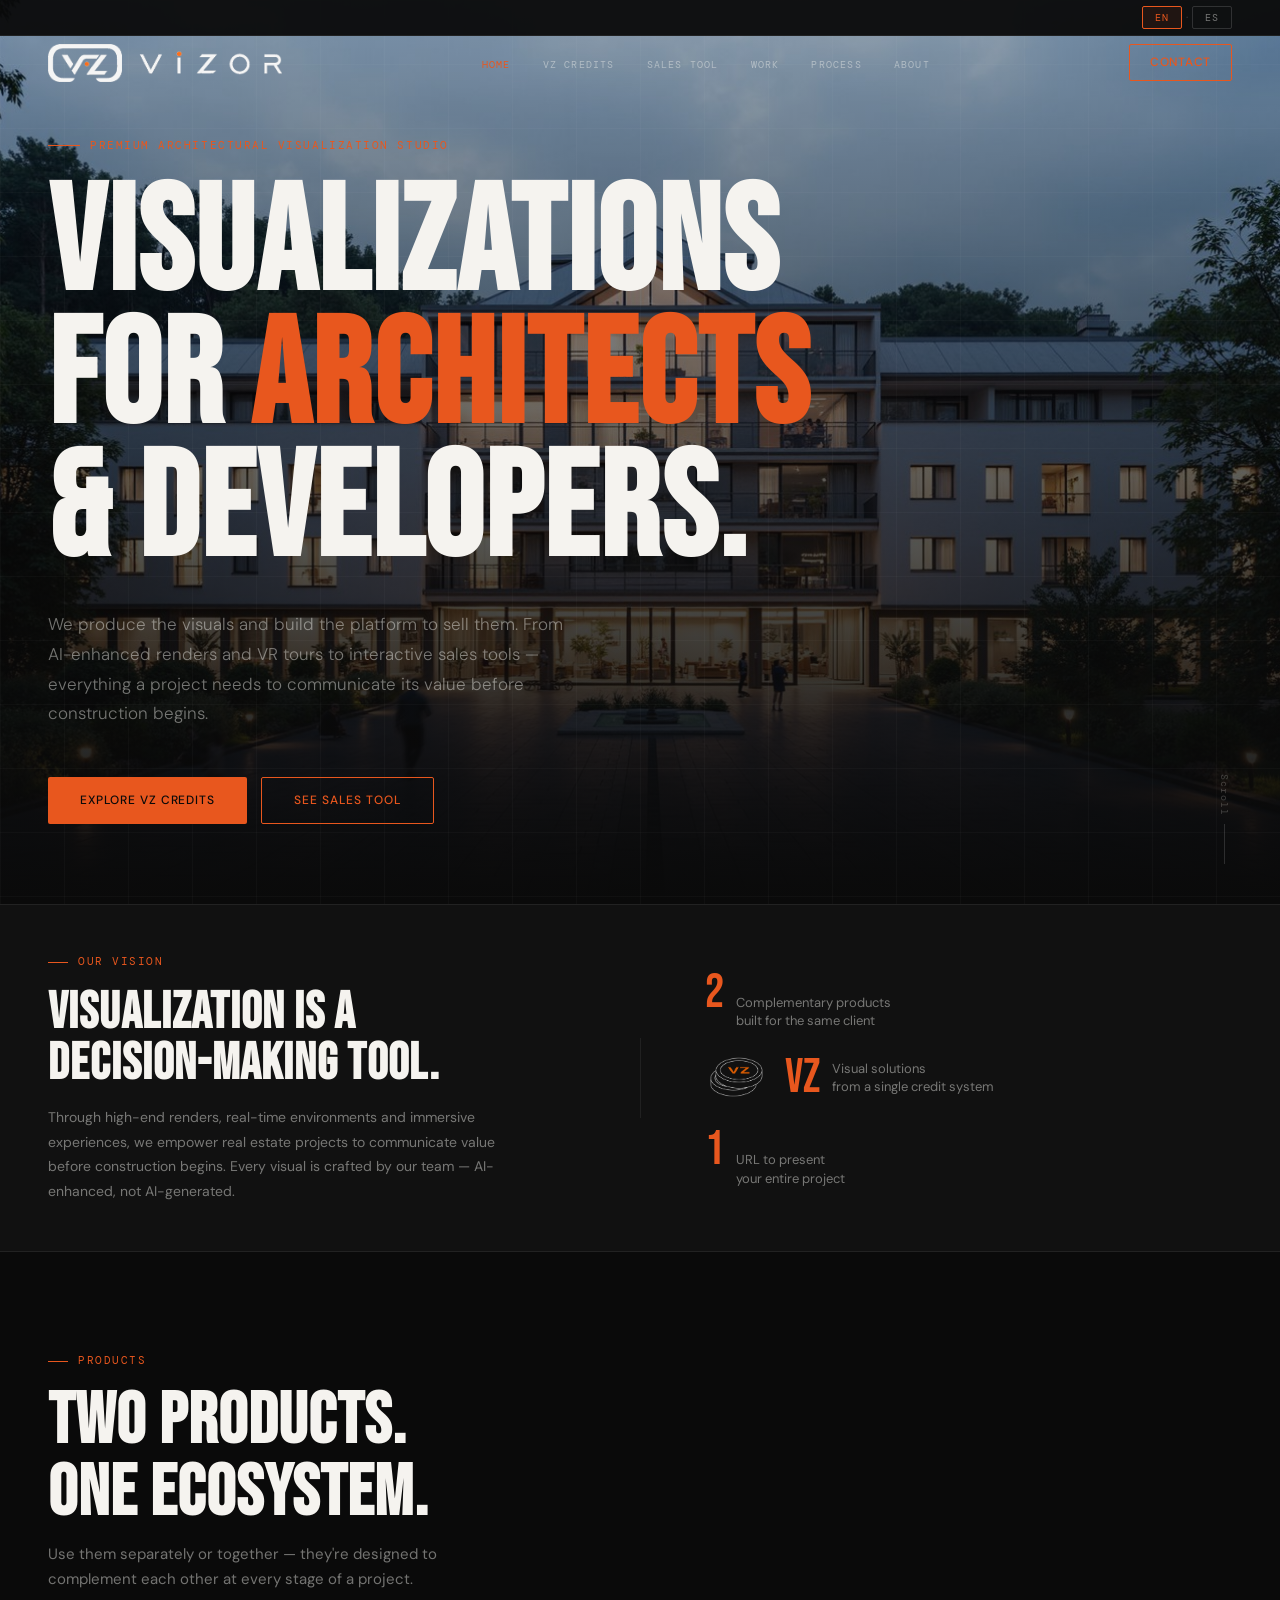
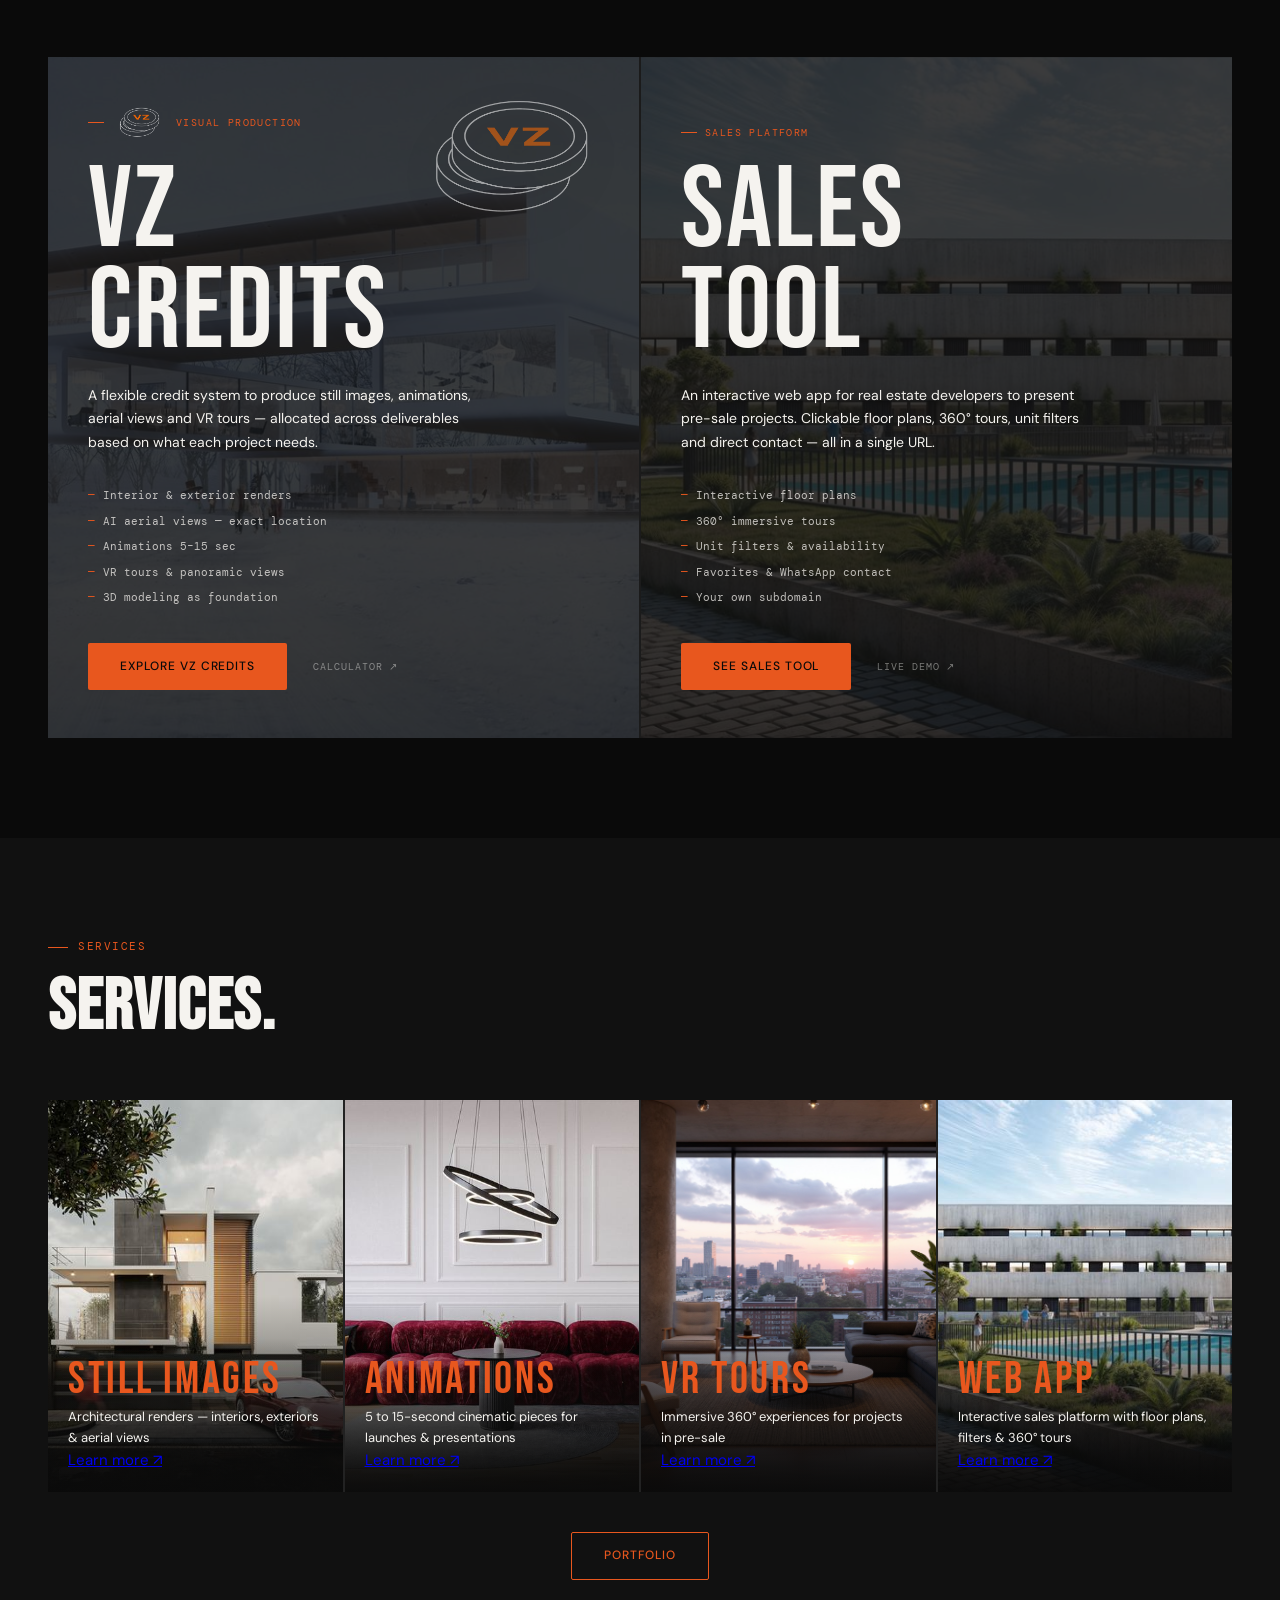
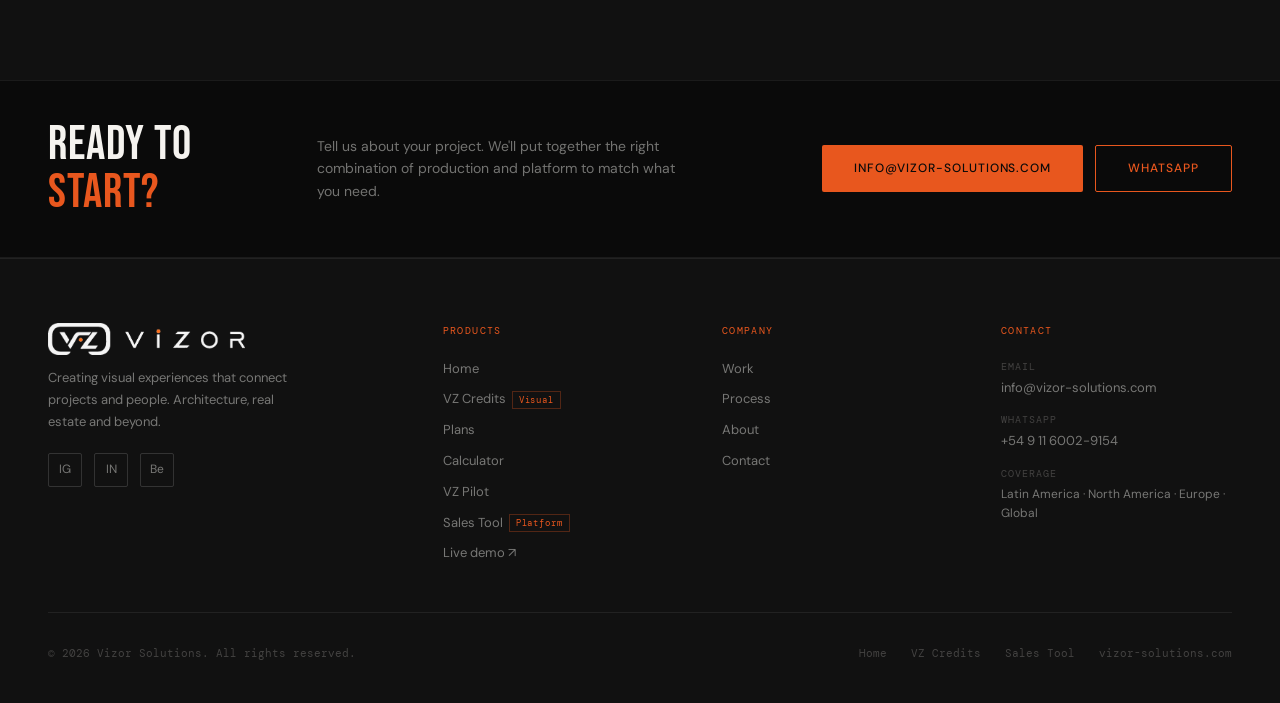
==== index.html @ bb9c17d5 "Initial commit: Vizor Solutions website - 6 pages: Home, VZ Credits, Sales Tool, Work, Process, Abou" ====
<!DOCTYPE html>
<html lang="en">
<head>
<meta charset="UTF-8">
<meta name="viewport" content="width=device-width, initial-scale=1.0">
<title>Vizor Solutions — Visual Production Studio</title>
<meta name="description" content="Vizor Solutions — premium architectural visualization for architects and developers. AI-enhanced renders, VR tours and interactive sales tools.">
<meta property="og:type" content="website">
<meta property="og:site_name" content="Vizor Solutions">
<meta property="og:url" content="https://vizor-solutions.com/">
<meta property="og:title" content="Vizor Solutions — Visual Production Studio">
<meta property="og:description" content="We produce the visuals and build the platform to sell them. AI-enhanced renders, VR tours and interactive sales tools for architects and developers.">
<meta property="og:image" content="https://vizor-solutions.com/assets/img/hero-bg.jpg">
<meta name="twitter:card" content="summary_large_image">
<meta name="twitter:title" content="Vizor Solutions — Visual Production Studio">
<meta name="twitter:description" content="We produce the visuals and build the platform to sell them. AI-enhanced renders, VR tours and interactive sales tools for architects and developers.">
<meta name="twitter:image" content="https://vizor-solutions.com/assets/img/hero-bg.jpg">
<link rel="preconnect" href="https://fonts.googleapis.com">
<link rel="preconnect" href="https://fonts.gstatic.com" crossorigin>
<link href="https://fonts.googleapis.com/css2?family=Bebas+Neue&family=DM+Sans:wght@300;400;500&family=DM+Mono:wght@400;500&display=swap" rel="stylesheet">
<link rel="stylesheet" href="assets/css/vizor.css">
<link rel="preload" as="image" href="assets/img/hero-bg.jpg" fetchpriority="high">
<link rel="icon" href="assets/img/logo.png" type="image/png">
<style>
/* ── HOME-SPECIFIC ── */

/* HERO */
.hero{min-height:100vh;position:relative;overflow:hidden;display:flex;flex-direction:column;justify-content:flex-end;padding:0 48px 80px;padding-top:137px}
.hero-bg{position:absolute;inset:0;z-index:0;background-image:url('assets/img/hero-bg.jpg');background-attachment:fixed;background-size:cover;background-position:center}
.hero-bg::after{content:'';position:absolute;inset:0;background:linear-gradient(to top,rgba(10,10,10,1) 0%,rgba(10,10,10,.7) 40%,rgba(10,10,10,.3) 100%)}
.hero-grid{position:absolute;inset:0;z-index:1;pointer-events:none;background-image:linear-gradient(rgba(255,255,255,.025) 1px,transparent 1px),linear-gradient(90deg,rgba(255,255,255,.025) 1px,transparent 1px);background-size:64px 64px}
.hero-content{position:relative;z-index:2;max-width:780px}
.hero-h1{font-family:var(--fd);font-size:clamp(72px,12vw,148px);line-height:.9;letter-spacing:2px;margin-bottom:32px;animation:fadeUp .8s .2s ease both}
.hero-h1 .accent{color:var(--orange)}
.hero-sub{font-size:17px;font-weight:300;color:var(--muted);line-height:1.75;max-width:520px;margin-bottom:48px;animation:fadeUp .8s .35s ease both}
.hero-actions{display:flex;gap:14px;flex-wrap:wrap;animation:fadeUp .8s .45s ease both}
.hero-scroll{position:absolute;bottom:40px;right:48px;z-index:2;font-family:var(--fm);font-size:10px;color:var(--muted2);letter-spacing:.1em;writing-mode:vertical-lr;display:flex;align-items:center;gap:8px;animation:fadeUp .8s .6s ease both}
.hero-scroll::after{content:'';width:1px;height:40px;background:var(--border-b)}

/* VISION STRIP */
.vision-strip{background:var(--surface);border-top:1px solid var(--border);border-bottom:1px solid var(--border);padding:48px}
.vision-inner{display:grid;grid-template-columns:1fr 1px 1fr;gap:0;align-items:center}
.vision-divider{background:var(--border);height:80px;align-self:center}
.vision-left{padding-right:64px}
.vision-label{font-family:var(--fm);font-size:11px;color:var(--orange);letter-spacing:.14em;text-transform:uppercase;display:flex;align-items:center;gap:10px;margin-bottom:16px}
.vision-label::before{content:'';width:20px;height:1px;background:var(--orange)}
.vision-title{font-family:var(--fd);font-size:clamp(32px,4vw,52px);line-height:1;letter-spacing:1px;margin-bottom:16px}
.vision-desc{font-size:14px;color:var(--muted);line-height:1.75;max-width:480px}
.vision-right{padding-left:64px;display:flex;flex-direction:column;gap:24px}
.vision-stat{display:flex;align-items:baseline;gap:12px}
.vision-stat-num{font-family:var(--fd);font-size:48px;color:var(--orange);line-height:1}
.vision-stat-text{font-size:13px;color:var(--muted);line-height:1.4}

/* PRODUCTS */
.products-section{padding:100px 48px}
.products-header{margin-bottom:64px}
.products-grid{display:grid;grid-template-columns:1fr 1fr;gap:2px;background:var(--border)}
.product-card{background:var(--surface);position:relative;overflow:hidden;min-height:540px;display:flex;flex-direction:column;justify-content:flex-end;transition:background .3s}
.product-card:hover{background:var(--surface2)}
.product-card-bg{position:absolute;inset:0;background-size:cover;background-position:center;opacity:.18;transition:opacity .4s}
.product-card:hover .product-card-bg{opacity:.28}
.product-card-border{position:absolute;top:0;left:0;right:0;height:2px;background:var(--orange);transform:scaleX(0);transform-origin:left;transition:transform .4s ease}
.product-card:hover .product-card-border{transform:scaleX(1)}
.product-card-coin{position:absolute;top:32px;right:32px;height:140px;width:auto;opacity:.55;z-index:1;pointer-events:none;transition:opacity .4s ease,transform .6s ease;filter:drop-shadow(0 10px 22px rgba(0,0,0,.4))}
.product-card:hover .product-card-coin{opacity:.8;transform:translateY(-4px) rotate(-3deg)}
@media(max-width:560px){.product-card-coin{height:92px;top:20px;right:20px;opacity:.45}}
.product-card-body{position:relative;z-index:2;padding:48px 40px}
.product-tag{font-family:var(--fm);font-size:10px;color:var(--orange);letter-spacing:.14em;text-transform:uppercase;margin-bottom:20px;display:flex;align-items:center;gap:8px}
.product-tag::before{content:'';width:16px;height:1px;background:var(--orange)}
.product-name{font-family:var(--fd);font-size:clamp(72px,9vw,130px);line-height:.88;letter-spacing:2px;margin-bottom:20px}
.product-desc{font-size:14px;color:var(--white);line-height:1.7;max-width:400px;margin-bottom:32px}
.product-features{display:flex;flex-direction:column;gap:8px;margin-bottom:36px}
.product-feature{font-family:var(--fm);font-size:11px;color:rgba(245,243,239,.75);display:flex;align-items:center;gap:8px}
.product-feature::before{content:'—';color:var(--orange)}
.product-actions{display:flex;gap:10px;align-items:center}
.product-link{font-family:var(--fm);font-size:10px;color:var(--muted);letter-spacing:.1em;text-transform:uppercase;text-decoration:none;display:flex;align-items:center;gap:6px;margin-left:16px;transition:color .2s}
.product-link:hover{color:var(--white)}
.product-link::after{content:'↗'}

/* WORK / SERVICES STRIP */
.services-section{padding:100px 48px;background:var(--surface)}
.services-grid{margin-top:56px;display:grid;grid-template-columns:repeat(4,1fr);gap:2px;background:var(--border)}
.service-item{position:relative;overflow:hidden;aspect-ratio:3/4;cursor:pointer}
.service-item img{width:100%;height:100%;object-fit:cover;display:block;transition:transform .6s ease,filter .4s}
.service-item:hover img{transform:scale(1.04);filter:brightness(.7)}
.service-item-overlay{position:absolute;inset:0;background:linear-gradient(to top,rgba(10,10,10,.85) 0%,transparent 50%)}
.service-item-label{position:absolute;bottom:0;left:0;right:0;padding:20px;background:linear-gradient(to top,rgba(10,10,10,.9) 0%,transparent 100%)}
.service-item-type{font-family:var(--fd);font-size:clamp(28px,3.5vw,48px);color:var(--orange);letter-spacing:.06em;text-transform:uppercase;margin-bottom:4px;line-height:1}
.service-item-name{font-size:13px;color:var(--white)}
.services-cta{margin-top:40px;text-align:center}

/* CONNECT STRIP */
.connect-strip{background:var(--black);border-top:1px solid var(--border);border-bottom:1px solid var(--border);padding:40px 48px;display:flex;align-items:center;justify-content:space-between;gap:48px}
.connect-text{font-family:var(--fd);font-size:clamp(28px,4vw,48px);letter-spacing:1px;line-height:1}
.connect-text span{color:var(--orange)}
.connect-desc{font-size:14px;color:var(--muted);max-width:380px;line-height:1.6}
.connect-actions{display:flex;gap:12px;flex-shrink:0}

/* FOOTER (home-specific bg) */
footer{background:var(--surface);border-top:1px solid var(--border)}

@media(max-width:900px){
  .hero{padding:0 20px 64px;padding-top:120px}
  .hero-scroll{display:none}
  .vision-strip{padding:40px 20px}
  .vision-inner{grid-template-columns:1fr;gap:32px}
  .vision-divider{display:none}
  .vision-left{padding-right:0}
  .vision-right{padding-left:0}
  .products-section{padding:64px 20px}
  .products-grid{grid-template-columns:1fr}
  .services-section{padding:64px 20px}
  .services-grid{grid-template-columns:repeat(2,1fr)}
  .connect-strip{flex-direction:column;align-items:flex-start;padding:40px 20px}
}
</style>
</head>
<body>

<!-- LANG BAR -->
<div class="lang-bar">
  <button class="lang-btn active" id="btn-en" onclick="setLang('en')">EN</button>
  <span class="lang-sep">·</span>
  <button class="lang-btn" id="btn-es" onclick="setLang('es')">ES</button>
</div>
<!-- NAV -->
<nav id="mainNav">
  <a href="index.html" class="nav-logo"><img src="assets/img/logo.png" alt="Vizor Solutions" width="235" height="38" style="height:38px;width:auto;display:block"></a>
  <ul class="nav-links">
    <li><a href="index.html" class="active">Home</a></li>
    <li><a href="vz-credits.html">VZ Credits</a></li>
    <li><a href="sales-tool.html">Sales Tool</a></li>
    <li><a href="services.html" data-en="Work" data-es="Trabajo">Work</a></li>
    <li><a href="process.html" data-en="Process" data-es="Proceso">Process</a></li>
    <li><a href="about.html" data-en="About" data-es="Nosotros">About</a></li>
  </ul>
  <a href="#contact" class="nav-cta" data-en="Contact" data-es="Contacto">Contact</a>
</nav>

<!-- HERO -->
<section class="hero">
  <div class="hero-bg" id="heroBg"></div>
  <div class="hero-grid"></div>
  <div class="hero-content">
    <div class="hero-tag" data-en="Premium Architectural Visualization Studio" data-es="Estudio Premium de Visualización Arquitectónica">Premium Architectural Visualization Studio</div>
    <h1 class="hero-h1"
        data-en="VISUALIZATIONS<br>FOR <span class='accent'>ARCHITECTS</span><br>&amp; DEVELOPERS."
        data-es="VISUALIZACIONES<br>PARA <span class='accent'>ARQUITECTOS</span><br>Y DESARROLLADORES.">VISUALIZATIONS<br>FOR <span class="accent">ARCHITECTS</span><br>& DEVELOPERS.</h1>
    <p class="hero-sub"
       data-en="We produce the visuals and build the platform to sell them. From AI-enhanced renders and VR tours to interactive sales tools — everything a project needs to communicate its value before construction begins."
       data-es="Producimos los visuales y construimos la plataforma para venderlos. Desde renders potenciados por IA y tours VR hasta herramientas de venta interactivas — todo lo que un proyecto necesita para comunicar su valor antes de la construcción.">We produce the visuals and build the platform to sell them. From AI-enhanced renders and VR tours to interactive sales tools — everything a project needs to communicate its value before construction begins.</p>
    <div class="hero-actions">
      <a href="vz-credits.html" class="btn-primary" data-en="Explore VZ Credits" data-es="Explorar VZ Credits">Explore VZ Credits</a>
      <a href="sales-tool.html" class="btn-ghost" data-en="See Sales Tool" data-es="Ver Sales Tool">See Sales Tool</a>
    </div>
  </div>
  <div class="hero-scroll" data-en="Scroll" data-es="Bajar">Scroll</div>
</section>

<!-- VISION -->
<div class="vision-strip">
  <div class="vision-inner">
    <div class="vision-left reveal">
      <div class="vision-label" data-en="Our Vision" data-es="Nuestra Visión">Our Vision</div>
      <h2 class="vision-title"
          data-en="VISUALIZATION IS A<br>DECISION-MAKING TOOL."
          data-es="LA VISUALIZACIÓN ES UNA<br>HERRAMIENTA DE DECISIÓN.">VISUALIZATION IS A<br>DECISION-MAKING TOOL.</h2>
      <p class="vision-desc"
         data-en="Through high-end renders, real-time environments and immersive experiences, we empower real estate projects to communicate value before construction begins. Every visual is crafted by our team — AI-enhanced, not AI-generated."
         data-es="A través de renders de alta gama, entornos en tiempo real y experiencias inmersivas, ayudamos a los proyectos inmobiliarios a comunicar valor antes de la construcción. Cada visual está hecho por nuestro equipo — potenciado por IA, no generado por IA.">Through high-end renders, real-time environments and immersive experiences, we empower real estate projects to communicate value before construction begins. Every visual is crafted by our team — AI-enhanced, not AI-generated.</p>
    </div>
    <div class="vision-divider"></div>
    <div class="vision-right reveal">
      <div class="vision-stat">
        <div class="vision-stat-num">2</div>
        <div class="vision-stat-text" data-en="Complementary products<br>built for the same client" data-es="Productos complementarios<br>hechos para el mismo cliente">Complementary products<br>built for the same client</div>
      </div>
      <div class="vision-stat" style="align-items:center">
        <img src="assets/img/vz-coin.png" alt="VZ Credits coin" width="69" height="48" style="height:48px;width:auto;opacity:.85;margin-right:4px">
        <div class="vision-stat-num">VZ</div>
        <div class="vision-stat-text" data-en="Visual solutions<br>from a single credit system" data-es="Soluciones visuales<br>desde un único sistema de créditos">Visual solutions<br>from a single credit system</div>
      </div>
      <div class="vision-stat">
        <div class="vision-stat-num">1</div>
        <div class="vision-stat-text" data-en="URL to present<br>your entire project" data-es="URL para presentar<br>todo tu proyecto">URL to present<br>your entire project</div>
      </div>
    </div>
  </div>
</div>

<!-- PRODUCTS -->
<section class="products-section">
  <div class="products-header reveal">
    <div class="section-label" data-en="Products" data-es="Productos">Products</div>
    <h2 class="section-title" data-en="TWO PRODUCTS.<br>ONE ECOSYSTEM." data-es="DOS PRODUCTOS.<br>UN ECOSISTEMA.">TWO PRODUCTS.<br>ONE ECOSYSTEM.</h2>
    <p class="section-sub" data-en="Use them separately or together — they're designed to complement each other at every stage of a project." data-es="Usalos por separado o juntos — están diseñados para complementarse en cada etapa de un proyecto.">Use them separately or together — they're designed to complement each other at every stage of a project.</p>
  </div>
  <div class="products-grid">

    <!-- VZ CREDITS -->
    <div class="product-card reveal">
      <div class="product-card-bg" style="background-image:url('assets/img/product-vz-credits.jpg')"></div>
      <div class="product-card-border"></div>
      <img class="product-card-coin" src="assets/img/vz-coin.png" alt="" width="260" height="180" loading="lazy">
      <div class="product-card-body">
        <div class="product-tag" style="display:flex;align-items:center;gap:12px">
          <img src="assets/img/vz-coin.png" alt="VZ Credits" width="52" height="36" loading="lazy" style="height:36px;width:auto;opacity:.9">
          <span data-en="Visual Production" data-es="Producción Visual">Visual Production</span>
        </div>
        <div class="product-name">VZ<br>CREDITS</div>
        <p class="product-desc"
           data-en="A flexible credit system to produce still images, animations, aerial views and VR tours — allocated across deliverables based on what each project needs."
           data-es="Un sistema flexible de créditos para producir imágenes fijas, animaciones, vistas aéreas y tours VR — distribuidos entre los entregables según lo que cada proyecto necesite.">A flexible credit system to produce still images, animations, aerial views and VR tours — allocated across deliverables based on what each project needs.</p>
        <div class="product-features">
          <div class="product-feature" data-en="Interior &amp; exterior renders" data-es="Renders de interior y exterior">Interior & exterior renders</div>
          <div class="product-feature" data-en="AI aerial views — exact location" data-es="Vistas aéreas con IA — ubicación exacta">AI aerial views — exact location</div>
          <div class="product-feature" data-en="Animations 5–15 sec" data-es="Animaciones de 5 a 15 segundos">Animations 5–15 sec</div>
          <div class="product-feature" data-en="VR tours &amp; panoramic views" data-es="Tours VR y vistas panorámicas">VR tours & panoramic views</div>
          <div class="product-feature" data-en="3D modeling as foundation" data-es="Modelado 3D como base">3D modeling as foundation</div>
        </div>
        <div class="product-actions">
          <a href="vz-credits.html" class="btn-primary" data-en="Explore VZ Credits" data-es="Explorar VZ Credits">Explore VZ Credits</a>
          <a href="vz-credits.html#calculator" class="product-link" data-en="Calculator" data-es="Calculadora">Calculator</a>
        </div>
      </div>
    </div>

    <!-- SALES TOOL -->
    <div class="product-card reveal">
      <div class="product-card-bg" style="background-image:url('assets/img/product-sales-tool.jpg')"></div>
      <div class="product-card-border"></div>
      <div class="product-card-body">
        <div class="product-tag" data-en="Sales Platform" data-es="Plataforma de Ventas">Sales Platform</div>
        <div class="product-name">SALES<br>TOOL</div>
        <p class="product-desc"
           data-en="An interactive web app for real estate developers to present pre-sale projects. Clickable floor plans, 360° tours, unit filters and direct contact — all in a single URL."
           data-es="Una webapp interactiva para que desarrolladores inmobiliarios presenten proyectos en pre-venta. Plantas clickeables, tours 360°, filtros de unidades y contacto directo — todo en una sola URL.">An interactive web app for real estate developers to present pre-sale projects. Clickable floor plans, 360° tours, unit filters and direct contact — all in a single URL.</p>
        <div class="product-features">
          <div class="product-feature" data-en="Interactive floor plans" data-es="Plantas interactivas">Interactive floor plans</div>
          <div class="product-feature" data-en="360° immersive tours" data-es="Tours inmersivos 360°">360° immersive tours</div>
          <div class="product-feature" data-en="Unit filters &amp; availability" data-es="Filtros de unidades y disponibilidad">Unit filters & availability</div>
          <div class="product-feature" data-en="Favorites &amp; WhatsApp contact" data-es="Favoritos y contacto por WhatsApp">Favorites & WhatsApp contact</div>
          <div class="product-feature" data-en="Your own subdomain" data-es="Tu propio subdominio">Your own subdomain</div>
        </div>
        <div class="product-actions">
          <a href="sales-tool.html" class="btn-primary" data-en="See Sales Tool" data-es="Ver Sales Tool">See Sales Tool</a>
          <a href="https://app.vizor-solutions.com" target="_blank" class="product-link" data-en="Live demo" data-es="Demo en vivo">Live demo</a>
        </div>
      </div>
    </div>

  </div>
</section>

<!-- WORK -->
<section class="services-section">
  <div class="reveal">
    <div class="section-label" data-en="Services" data-es="Servicios">Services</div>
    <h2 class="section-title" data-en="SERVICES." data-es="SERVICIOS.">SERVICES.</h2>
  </div>
  <div class="services-grid">
    <div class="service-item reveal">
      <img src="assets/img/service-still.jpg" alt="Still Images" width="800" height="450" loading="lazy">
      <div class="service-item-overlay"></div>
      <div class="service-item-label">
        <div class="service-item-type" data-en="Still Images" data-es="Imágenes Fijas">Still Images</div>
        <div class="service-item-name" data-en="Architectural renders — interiors, exteriors &amp; aerial views" data-es="Renders arquitectónicos — interiores, exteriores y vistas aéreas">Architectural renders — interiors, exteriors & aerial views</div>
        <a href="vz-credits.html" class="service-item-cta" data-en="Learn more ↗" data-es="Saber más ↗">Learn more ↗</a>
      </div>
    </div>
    <div class="service-item reveal">
      <img src="assets/img/service-animation.jpg" alt="Animations" width="800" height="580" loading="lazy">
      <div class="service-item-overlay"></div>
      <div class="service-item-label">
        <div class="service-item-type" data-en="Animations" data-es="Animaciones">Animations</div>
        <div class="service-item-name" data-en="5 to 15-second cinematic pieces for launches &amp; presentations" data-es="Piezas cinematográficas de 5 a 15 segundos para lanzamientos y presentaciones">5 to 15-second cinematic pieces for launches & presentations</div>
        <a href="vz-credits.html" class="service-item-cta" data-en="Learn more ↗" data-es="Saber más ↗">Learn more ↗</a>
      </div>
    </div>
    <div class="service-item reveal">
      <img src="assets/img/service-vr.jpg" alt="VR Tours" width="800" height="468" loading="lazy">
      <div class="service-item-overlay"></div>
      <div class="service-item-label">
        <div class="service-item-type" data-en="VR Tours" data-es="Tours VR">VR Tours</div>
        <div class="service-item-name" data-en="Immersive 360° experiences for projects in pre-sale" data-es="Experiencias 360° inmersivas para proyectos en pre-venta">Immersive 360° experiences for projects in pre-sale</div>
        <a href="vz-credits.html" class="service-item-cta" data-en="Learn more ↗" data-es="Saber más ↗">Learn more ↗</a>
      </div>
    </div>
    <div class="service-item reveal">
      <img src="assets/img/service-webapp.jpg" alt="Web App" width="800" height="447" loading="lazy">
      <div class="service-item-overlay"></div>
      <div class="service-item-label">
        <div class="service-item-type" data-en="Web App" data-es="Web App">Web App</div>
        <div class="service-item-name" data-en="Interactive sales platform with floor plans, filters &amp; 360° tours" data-es="Plataforma de venta interactiva con plantas, filtros y tours 360°">Interactive sales platform with floor plans, filters & 360° tours</div>
        <a href="sales-tool.html" class="service-item-cta" data-en="Learn more ↗" data-es="Saber más ↗">Learn more ↗</a>
      </div>
    </div>
  </div>
  <div class="services-cta reveal">
    <a href="services.html" class="btn-ghost" data-en="Portfolio" data-es="Portfolio">Portfolio</a>
  </div>
</section>

<!-- CONNECT STRIP -->
<div class="connect-strip reveal" id="contact">
  <div>
    <div class="connect-text"
         data-en="READY TO<br><span>START?</span>"
         data-es="¿LISTO PARA<br><span>EMPEZAR?</span>">READY TO<br><span>START?</span></div>
  </div>
  <div class="connect-desc"
       data-en="Tell us about your project. We'll put together the right combination of production and platform to match what you need."
       data-es="Contanos sobre tu proyecto. Armamos la combinación justa de producción y plataforma para lo que necesitás.">
    Tell us about your project. We'll put together the right combination of production and platform to match what you need.
  </div>
  <div class="connect-actions">
    <a href="mailto:info@vizor-solutions.com" class="btn-primary">info@vizor-solutions.com</a>
    <a href="https://wa.me/5491160029154" target="_blank" class="btn-ghost">WhatsApp</a>
  </div>
</div>

<!-- FOOTER -->
<footer>
  <div class="footer-top">
    <div class="footer-brand">
      <div class="logo"><img src="assets/img/logo.png" alt="Vizor Solutions" width="197" height="32" loading="lazy" style="height:32px;width:auto;display:block;margin-bottom:12px"></div>
      <p data-en="Creating visual experiences that connect projects and people. Architecture, real estate and beyond." data-es="Creamos experiencias visuales que conectan proyectos y personas. Arquitectura, real estate y más allá.">Creating visual experiences that connect projects and people. Architecture, real estate and beyond.</p>
      <div class="footer-social">
        <a href="https://www.instagram.com/vizorsolutions" target="_blank" title="Instagram">IG</a>
        <a href="https://www.linkedin.com/company/vizorsol/" target="_blank" title="LinkedIn">IN</a>
        <a href="https://www.behance.net/Vizorsolutions" target="_blank" rel="noopener" title="Behance">Be</a>
      </div>
    </div>
    <div>
      <div class="footer-col-title" data-en="Products" data-es="Productos">Products</div>
      <ul class="footer-links">
        <li><a href="index.html" data-en="Home" data-es="Inicio">Home</a></li>
        <li><a href="vz-credits.html">VZ Credits <span class="tag">Visual</span></a></li>
        <li><a href="vz-credits.html#plans" data-en="Plans" data-es="Planes">Plans</a></li>
        <li><a href="vz-credits.html#calculator" data-en="Calculator" data-es="Calculadora">Calculator</a></li>
        <li><a href="vz-credits.html#pilot">VZ Pilot</a></li>
        <li><a href="sales-tool.html">Sales Tool <span class="tag">Platform</span></a></li>
        <li><a href="https://app.vizor-solutions.com" target="_blank" data-en="Live demo ↗" data-es="Demo en vivo ↗">Live demo ↗</a></li>
      </ul>
    </div>
    <div>
      <div class="footer-col-title" data-en="Company" data-es="Compañía">Company</div>
      <ul class="footer-links">
        <li><a href="services.html" data-en="Work" data-es="Trabajo">Work</a></li>
        <li><a href="process.html" data-en="Process" data-es="Proceso">Process</a></li>
        <li><a href="about.html" data-en="About" data-es="Nosotros">About</a></li>
        <li><a href="#contact" data-en="Contact" data-es="Contacto">Contact</a></li>
      </ul>
    </div>
    <div>
      <div class="footer-col-title" data-en="Contact" data-es="Contacto">Contact</div>
      <div class="footer-contact-item">
        <span class="footer-contact-label">Email</span>
        <span class="footer-contact-val"><a href="mailto:info@vizor-solutions.com">info@vizor-solutions.com</a></span>
      </div>
      <div class="footer-contact-item">
        <span class="footer-contact-label">WhatsApp</span>
        <span class="footer-contact-val"><a href="https://wa.me/5491160029154" target="_blank">+54 9 11 6002-9154</a></span>
      </div>
      <div class="footer-contact-item">
        <span class="footer-contact-label" data-en="Coverage" data-es="Cobertura">Coverage</span>
        <span class="footer-contact-val" style="font-size:12px" data-en="Latin America · North America · Europe · Global" data-es="Latinoamérica · Norteamérica · Europa · Global">Latin America · North America · Europe · Global</span>
      </div>
    </div>
  </div>
  <div class="footer-bottom">
    <span class="footer-copy" data-en="© 2026 Vizor Solutions. All rights reserved." data-es="© 2026 Vizor Solutions. Todos los derechos reservados.">© 2026 Vizor Solutions. All rights reserved.</span>
    <div class="footer-bottom-links">
      <a href="index.html" data-en="Home" data-es="Inicio">Home</a>
      <a href="vz-credits.html">VZ Credits</a>
      <a href="sales-tool.html">Sales Tool</a>
      <a href="https://vizor-solutions.com">vizor-solutions.com</a>
    </div>
  </div>
</footer>

<script>
// Nav scroll
const nav = document.getElementById('mainNav');
window.addEventListener('scroll', () => {
  nav.classList.toggle('scrolled', window.scrollY > 40);
});

// Reveal on scroll
const observer = new IntersectionObserver((entries) => {
  entries.forEach(e => { if(e.isIntersecting) { e.target.classList.add('visible'); } });
}, {threshold: 0.12});
document.querySelectorAll('.reveal').forEach(el => observer.observe(el));
</script>

<script src="assets/js/vizor-nav.js" defer></script>
<script src="assets/js/vizor-lang.js" defer></script>
</body>
</html>
---- assets/css/vizor.css ----
/* ── VIZOR SHARED STYLES ── */
/* Used by: vizor-home.html, about.html, and future pages. */

*,*::before,*::after{box-sizing:border-box;margin:0;padding:0}
html{scroll-behavior:smooth}

:root{
  --black:#0a0a0a;
  --surface:#111111;
  --surface2:#171717;
  --surface3:#1f1f1f;
  --border:rgba(255,255,255,0.07);
  --border-b:rgba(255,255,255,0.14);
  --orange:#E8571E;
  --orange-dim:#c44818;
  --white:#f5f3ef;
  --muted:rgba(245,243,239,0.45);
  --muted2:rgba(245,243,239,0.22);
  --fd:'Bebas Neue',sans-serif;
  --fb:'DM Sans',sans-serif;
  --fm:'DM Mono',monospace;
}

body{background:var(--black);color:var(--white);font-family:var(--fb);font-size:15px;line-height:1.6;overflow-x:hidden;-webkit-font-smoothing:antialiased}

/* ── LANG BAR ── */
.lang-bar{position:fixed;top:0;left:0;right:0;z-index:200;display:flex;justify-content:flex-end;align-items:center;padding:6px 48px;background:rgba(10,10,10,.95);border-bottom:1px solid var(--border)}
.lang-btn{font-family:var(--fm);font-size:10px;letter-spacing:.1em;text-transform:uppercase;padding:4px 12px;border:1px solid var(--border-b);background:transparent;color:var(--muted);cursor:pointer;border-radius:2px;transition:all .2s}
.lang-btn.active{border-color:var(--orange);color:var(--orange);background:rgba(232,87,30,.08)}
.lang-btn:not(.active):hover{color:var(--white)}
.lang-sep{color:var(--muted2);font-size:11px;display:flex;align-items:center;padding:0 4px}

/* ── NAV ── */
nav{position:fixed;top:29px;left:0;right:0;z-index:100;display:flex;align-items:center;justify-content:space-between;padding:0 48px;height:68px;border-bottom:1px solid transparent;transition:background .4s,border-color .4s}
nav.scrolled{background:rgba(10,10,10,.92);border-color:var(--border);backdrop-filter:blur(12px)}
.nav-logo{font-family:var(--fd);font-size:22px;letter-spacing:1px;color:var(--white);text-decoration:none}
.nav-logo span{color:var(--orange)}
.nav-links{display:flex;align-items:center;gap:32px;list-style:none}
.nav-links a{font-family:var(--fm);font-size:10px;letter-spacing:.12em;text-transform:uppercase;color:var(--muted);text-decoration:none;transition:color .2s}
.nav-links a:hover{color:var(--white)}
.nav-links a.active{color:var(--orange)}
.nav-cta{font-family:var(--fb);font-size:12px;font-weight:500;letter-spacing:.06em;text-transform:uppercase;color:var(--orange);border:1px solid var(--orange);padding:8px 20px;border-radius:2px;text-decoration:none;background:transparent;transition:background .2s,color .2s;display:inline-block}
.nav-cta:hover{background:var(--orange);color:var(--black)}

/* ── BUTTONS ── */
.btn-primary{background:var(--orange);color:var(--black);font-size:12px;font-weight:500;letter-spacing:.08em;text-transform:uppercase;text-decoration:none;padding:14px 32px;border-radius:2px;border:none;display:inline-block;transition:background .2s;cursor:pointer}
.btn-primary:hover{background:var(--orange-dim)}
.btn-ghost{color:var(--orange);font-size:12px;font-weight:500;letter-spacing:.08em;text-transform:uppercase;text-decoration:none;padding:13px 32px;border-radius:2px;border:1px solid var(--orange);display:inline-block;transition:background .2s,color .2s}
.btn-ghost:hover{background:var(--orange);color:var(--black)}

/* ── HERO SHARED ── */
.hero-tag{font-family:var(--fm);font-size:11px;color:var(--orange);letter-spacing:.14em;text-transform:uppercase;margin-bottom:24px;display:flex;align-items:center;gap:10px;animation:fadeUp .8s .1s ease both}
.hero-tag::before{content:'';width:32px;height:1px;background:var(--orange)}

/* ── SECTION HELPERS ── */
.section-label{font-family:var(--fm);font-size:11px;color:var(--orange);letter-spacing:.14em;text-transform:uppercase;display:flex;align-items:center;gap:10px;margin-bottom:16px}
.section-label::before{content:'';width:20px;height:1px;background:var(--orange)}
.section-title{font-family:var(--fd);font-size:clamp(42px,6vw,72px);line-height:1;letter-spacing:1px;margin-bottom:12px}
.section-sub{font-size:15px;color:var(--muted);max-width:480px;line-height:1.7}

/* ── FOOTER ── */
footer{padding:64px 48px 40px}
.footer-top{display:grid;grid-template-columns:1.5fr 1fr 1fr 1fr;gap:48px;padding-bottom:48px;border-bottom:1px solid var(--border);margin-bottom:32px}
.footer-brand .logo{font-family:var(--fd);font-size:24px;letter-spacing:1px;margin-bottom:12px}
.footer-brand .logo span{color:var(--orange)}
.footer-brand p{font-size:13px;color:var(--muted);line-height:1.7;max-width:240px;margin-bottom:20px}
.footer-social{display:flex;gap:12px}
.footer-social a{width:34px;height:34px;border:1px solid var(--border-b);border-radius:2px;display:flex;align-items:center;justify-content:center;color:var(--muted);text-decoration:none;font-size:12px;transition:border-color .2s,color .2s}
.footer-social a:hover{border-color:var(--orange);color:var(--orange)}
.footer-col-title{font-family:var(--fm);font-size:10px;color:var(--orange);letter-spacing:.14em;text-transform:uppercase;margin-bottom:20px}
.footer-links{list-style:none;display:flex;flex-direction:column;gap:10px}
.footer-links a{font-size:13px;color:var(--muted);text-decoration:none;transition:color .2s;display:flex;align-items:center;gap:6px}
.footer-links a:hover{color:var(--white)}
.footer-links .tag{font-family:var(--fm);font-size:9px;color:var(--orange);letter-spacing:.1em;border:1px solid rgba(232,87,30,.3);padding:1px 6px}
.footer-contact-item{display:flex;flex-direction:column;gap:3px;margin-bottom:14px}
.footer-contact-label{font-family:var(--fm);font-size:10px;color:var(--muted2);letter-spacing:.1em;text-transform:uppercase}
.footer-contact-val{font-size:13px;color:var(--muted)}
.footer-contact-val a{color:var(--muted);text-decoration:none;transition:color .2s}
.footer-contact-val a:hover{color:var(--orange)}
.footer-bottom{display:flex;justify-content:space-between;align-items:center}
.footer-copy{font-family:var(--fm);font-size:11px;color:var(--muted2)}
.footer-bottom-links{display:flex;gap:24px}
.footer-bottom-links a{font-family:var(--fm);font-size:11px;color:var(--muted2);text-decoration:none;transition:color .2s}
.footer-bottom-links a:hover{color:var(--white)}

/* ── REVEAL ON SCROLL ── */
.reveal{opacity:0;transform:translateY(20px);transition:opacity .7s ease,transform .7s ease}
.reveal.visible{opacity:1;transform:none}

@keyframes fadeUp{from{opacity:0;transform:translateY(24px)}to{opacity:1;transform:none}}

/* ── RESPONSIVE SHARED ── */
@media(max-width:900px){
  nav{padding:0 20px;top:25px}
  .nav-links{display:none}
  .lang-bar{padding:6px 20px}
  footer{padding:48px 20px 32px}
  .footer-top{grid-template-columns:1fr 1fr;gap:32px}
  .footer-bottom{flex-direction:column;gap:12px;text-align:center;align-items:flex-start}
}
@media(max-width:560px){
  .footer-top{grid-template-columns:1fr}
}
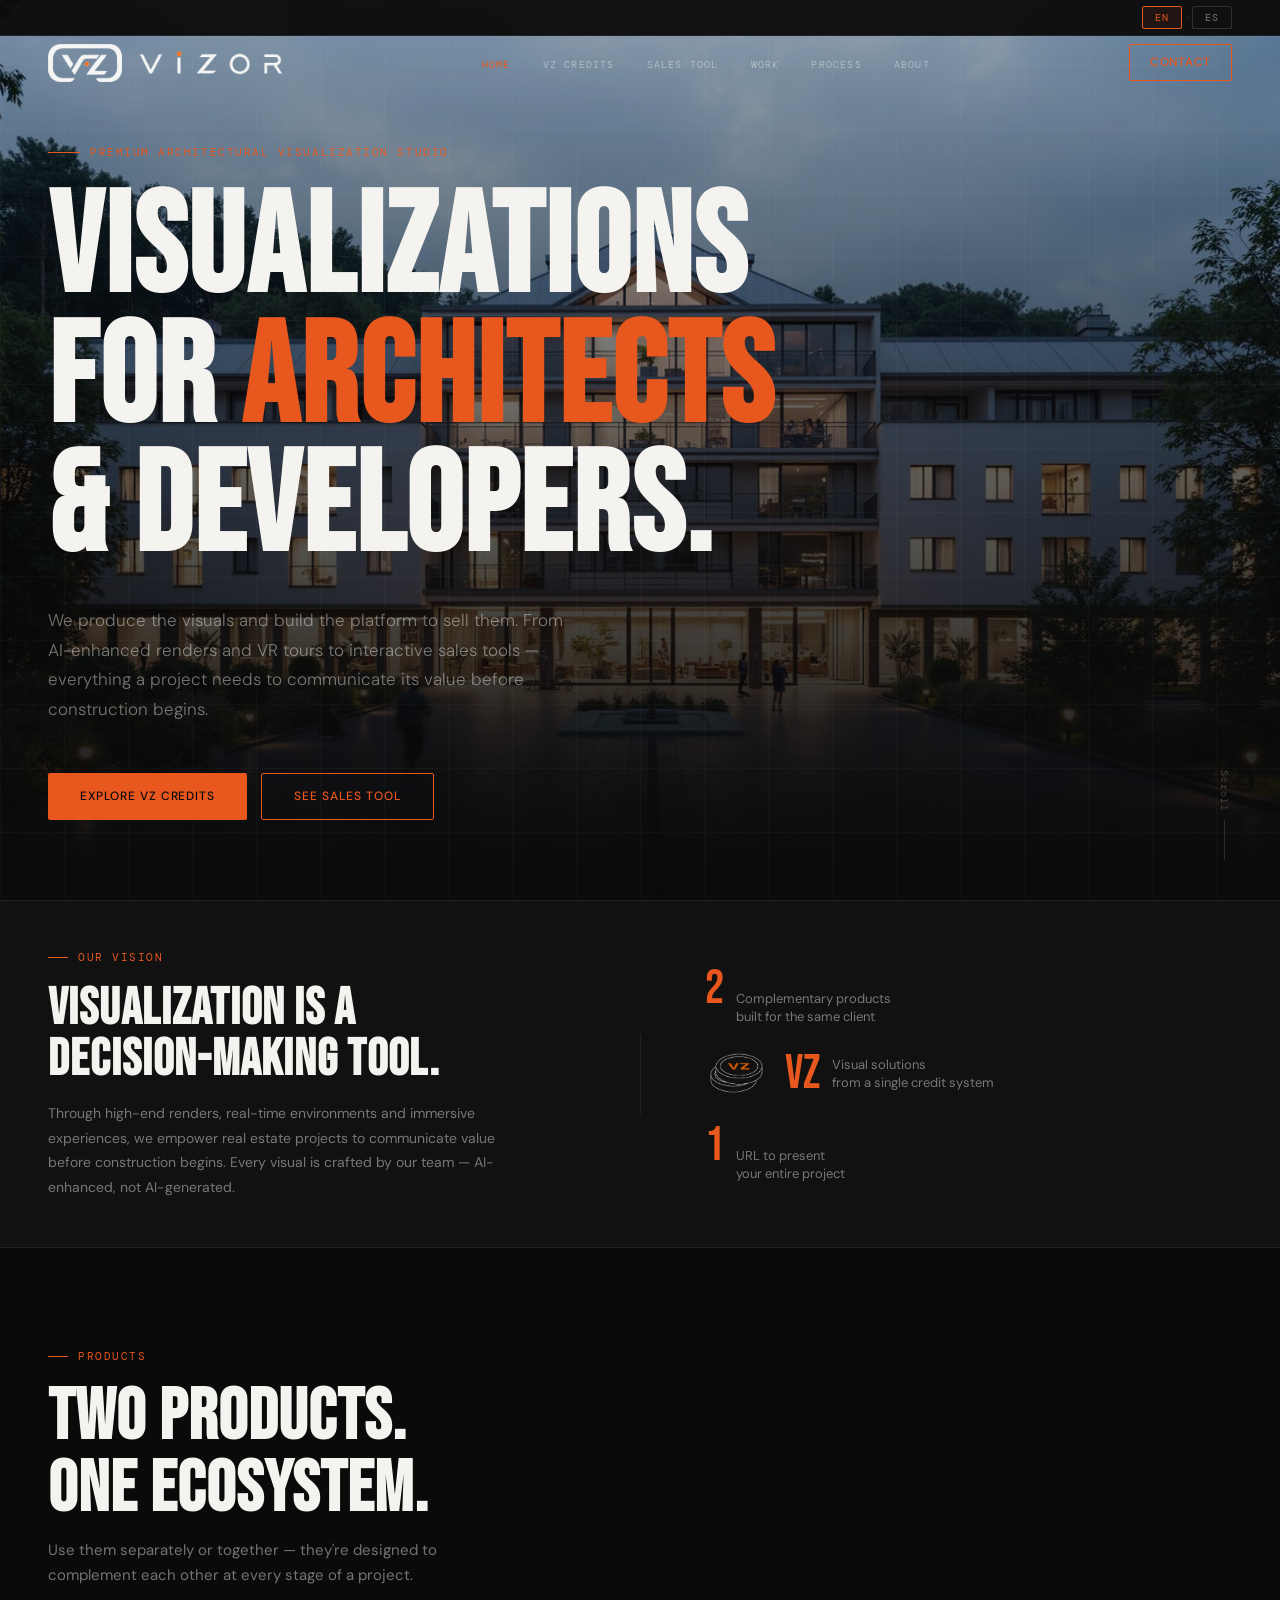
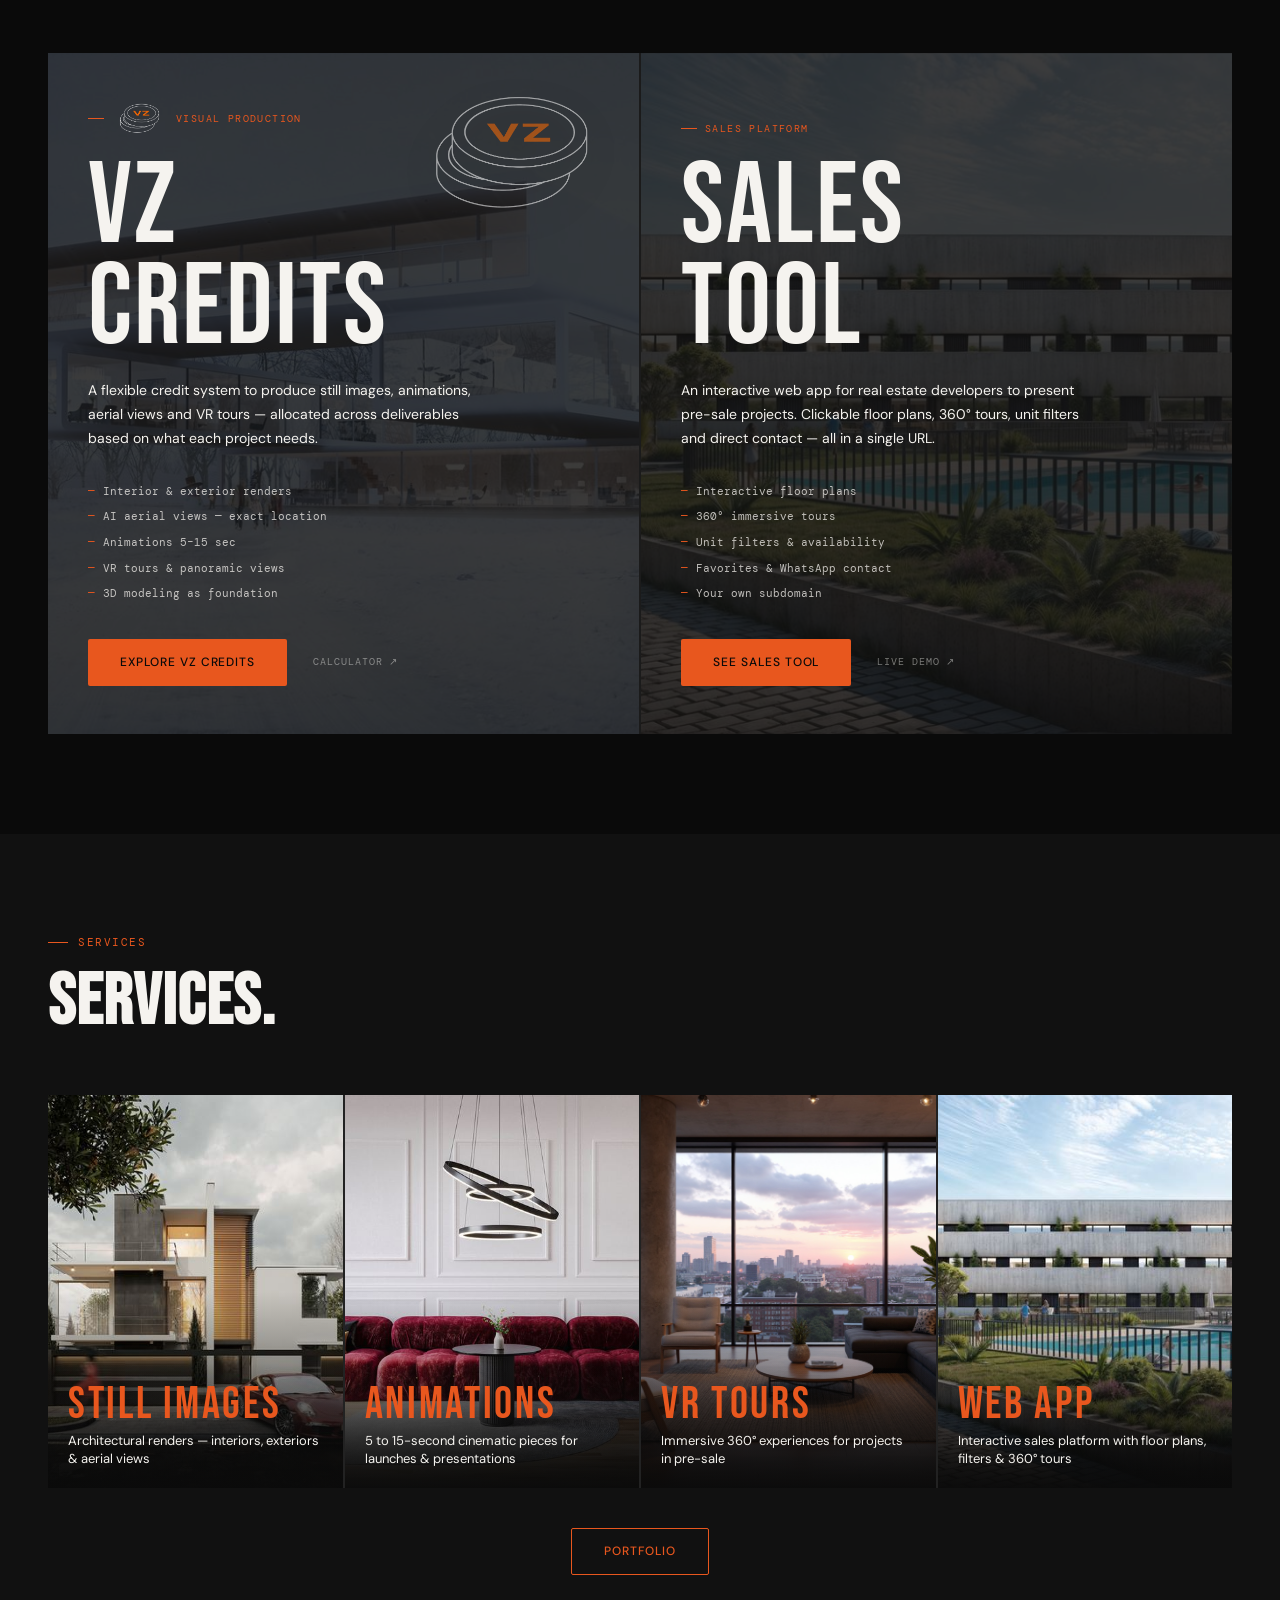
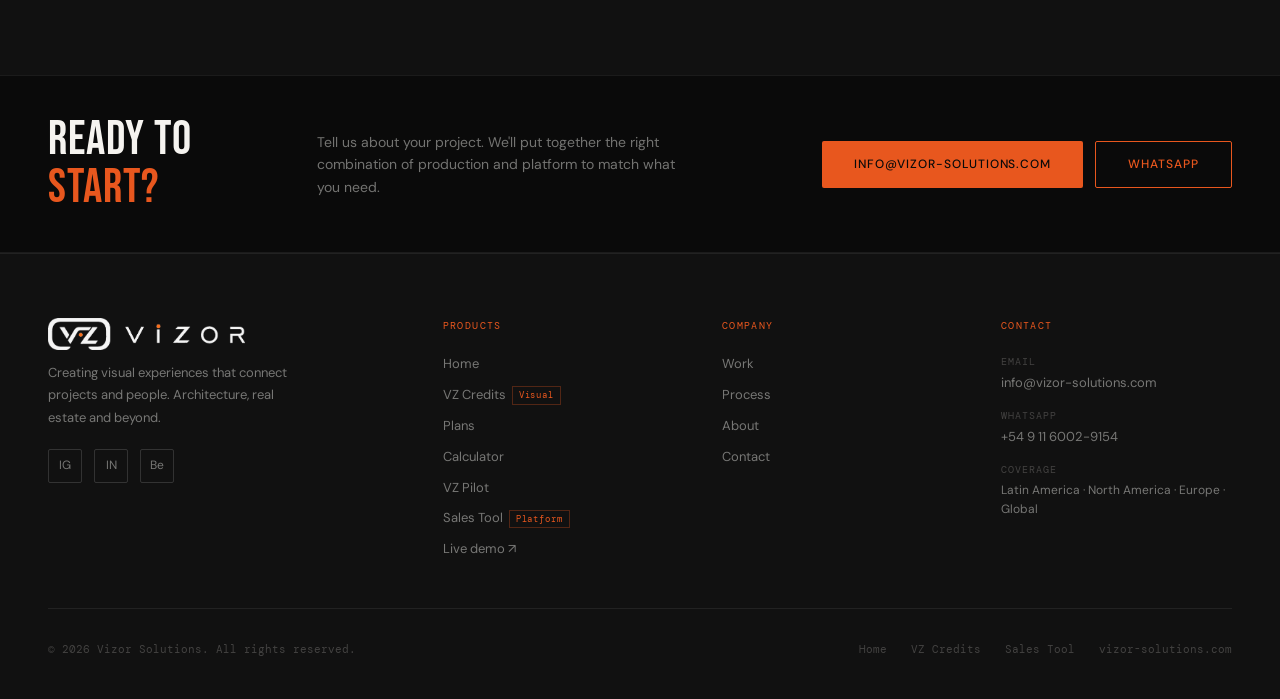
==== commit f5829613: "Home + Work tweaks: hero fits mobile, Service cards deep-link, Showcase paginates Home (index.html):" ====
--- a/index.html
+++ b/index.html
@@ -30,7 +30,7 @@
 .hero-bg::after{content:'';position:absolute;inset:0;background:linear-gradient(to top,rgba(10,10,10,1) 0%,rgba(10,10,10,.7) 40%,rgba(10,10,10,.3) 100%)}
 .hero-grid{position:absolute;inset:0;z-index:1;pointer-events:none;background-image:linear-gradient(rgba(255,255,255,.025) 1px,transparent 1px),linear-gradient(90deg,rgba(255,255,255,.025) 1px,transparent 1px);background-size:64px 64px}
 .hero-content{position:relative;z-index:2;max-width:780px}
-.hero-h1{font-family:var(--fd);font-size:clamp(72px,12vw,148px);line-height:.9;letter-spacing:2px;margin-bottom:32px;animation:fadeUp .8s .2s ease both}
+.hero-h1{font-family:var(--fd);font-size:clamp(40px,11vw,148px);line-height:.92;letter-spacing:2px;margin-bottom:32px;animation:fadeUp .8s .2s ease both;overflow-wrap:break-word;hyphens:auto}
 .hero-h1 .accent{color:var(--orange)}
 .hero-sub{font-size:17px;font-weight:300;color:var(--muted);line-height:1.75;max-width:520px;margin-bottom:48px;animation:fadeUp .8s .35s ease both}
 .hero-actions{display:flex;gap:14px;flex-wrap:wrap;animation:fadeUp .8s .45s ease both}
@@ -80,13 +80,15 @@
 /* WORK / SERVICES STRIP */
 .services-section{padding:100px 48px;background:var(--surface)}
 .services-grid{margin-top:56px;display:grid;grid-template-columns:repeat(4,1fr);gap:2px;background:var(--border)}
-.service-item{position:relative;overflow:hidden;aspect-ratio:3/4;cursor:pointer}
+.service-item{position:relative;overflow:hidden;aspect-ratio:3/4;cursor:pointer;display:block;text-decoration:none;color:inherit}
 .service-item img{width:100%;height:100%;object-fit:cover;display:block;transition:transform .6s ease,filter .4s}
 .service-item:hover img{transform:scale(1.04);filter:brightness(.7)}
 .service-item-overlay{position:absolute;inset:0;background:linear-gradient(to top,rgba(10,10,10,.85) 0%,transparent 50%)}
 .service-item-label{position:absolute;bottom:0;left:0;right:0;padding:20px;background:linear-gradient(to top,rgba(10,10,10,.9) 0%,transparent 100%)}
 .service-item-type{font-family:var(--fd);font-size:clamp(28px,3.5vw,48px);color:var(--orange);letter-spacing:.06em;text-transform:uppercase;margin-bottom:4px;line-height:1}
-.service-item-name{font-size:13px;color:var(--white)}
+.service-item-name{font-size:13px;color:var(--white);line-height:1.4}
+.service-item-arrow{position:absolute;top:18px;right:18px;width:36px;height:36px;border:1px solid rgba(244,243,239,.35);border-radius:50%;display:flex;align-items:center;justify-content:center;color:var(--white);font-size:14px;opacity:0;transform:translate(6px,-6px);transition:opacity .25s,transform .25s,background .25s,border-color .25s}
+.service-item:hover .service-item-arrow{opacity:1;transform:translate(0,0);background:var(--orange);border-color:var(--orange)}
 .services-cta{margin-top:40px;text-align:center}
 
 /* CONNECT STRIP */
@@ -259,42 +261,42 @@
     <h2 class="section-title" data-en="SERVICES." data-es="SERVICIOS.">SERVICES.</h2>
   </div>
   <div class="services-grid">
-    <div class="service-item reveal">
+    <a class="service-item reveal" href="services.html#showcase">
       <img src="assets/img/service-still.jpg" alt="Still Images" width="800" height="450" loading="lazy">
       <div class="service-item-overlay"></div>
+      <span class="service-item-arrow" aria-hidden="true">↗</span>
       <div class="service-item-label">
         <div class="service-item-type" data-en="Still Images" data-es="Imágenes Fijas">Still Images</div>
         <div class="service-item-name" data-en="Architectural renders — interiors, exteriors &amp; aerial views" data-es="Renders arquitectónicos — interiores, exteriores y vistas aéreas">Architectural renders — interiors, exteriors & aerial views</div>
-        <a href="vz-credits.html" class="service-item-cta" data-en="Learn more ↗" data-es="Saber más ↗">Learn more ↗</a>
-      </div>
-    </div>
-    <div class="service-item reveal">
+      </div>
+    </a>
+    <a class="service-item reveal" href="services.html#motion">
       <img src="assets/img/service-animation.jpg" alt="Animations" width="800" height="580" loading="lazy">
       <div class="service-item-overlay"></div>
+      <span class="service-item-arrow" aria-hidden="true">↗</span>
       <div class="service-item-label">
         <div class="service-item-type" data-en="Animations" data-es="Animaciones">Animations</div>
         <div class="service-item-name" data-en="5 to 15-second cinematic pieces for launches &amp; presentations" data-es="Piezas cinematográficas de 5 a 15 segundos para lanzamientos y presentaciones">5 to 15-second cinematic pieces for launches & presentations</div>
-        <a href="vz-credits.html" class="service-item-cta" data-en="Learn more ↗" data-es="Saber más ↗">Learn more ↗</a>
-      </div>
-    </div>
-    <div class="service-item reveal">
+      </div>
+    </a>
+    <a class="service-item reveal" href="services.html#immersive">
       <img src="assets/img/service-vr.jpg" alt="VR Tours" width="800" height="468" loading="lazy">
       <div class="service-item-overlay"></div>
+      <span class="service-item-arrow" aria-hidden="true">↗</span>
       <div class="service-item-label">
         <div class="service-item-type" data-en="VR Tours" data-es="Tours VR">VR Tours</div>
         <div class="service-item-name" data-en="Immersive 360° experiences for projects in pre-sale" data-es="Experiencias 360° inmersivas para proyectos en pre-venta">Immersive 360° experiences for projects in pre-sale</div>
-        <a href="vz-credits.html" class="service-item-cta" data-en="Learn more ↗" data-es="Saber más ↗">Learn more ↗</a>
-      </div>
-    </div>
-    <div class="service-item reveal">
+      </div>
+    </a>
+    <a class="service-item reveal" href="services.html#capabilities">
       <img src="assets/img/service-webapp.jpg" alt="Web App" width="800" height="447" loading="lazy">
       <div class="service-item-overlay"></div>
+      <span class="service-item-arrow" aria-hidden="true">↗</span>
       <div class="service-item-label">
         <div class="service-item-type" data-en="Web App" data-es="Web App">Web App</div>
         <div class="service-item-name" data-en="Interactive sales platform with floor plans, filters &amp; 360° tours" data-es="Plataforma de venta interactiva con plantas, filtros y tours 360°">Interactive sales platform with floor plans, filters & 360° tours</div>
-        <a href="sales-tool.html" class="service-item-cta" data-en="Learn more ↗" data-es="Saber más ↗">Learn more ↗</a>
-      </div>
-    </div>
+      </div>
+    </a>
   </div>
   <div class="services-cta reveal">
     <a href="services.html" class="btn-ghost" data-en="Portfolio" data-es="Portfolio">Portfolio</a>
